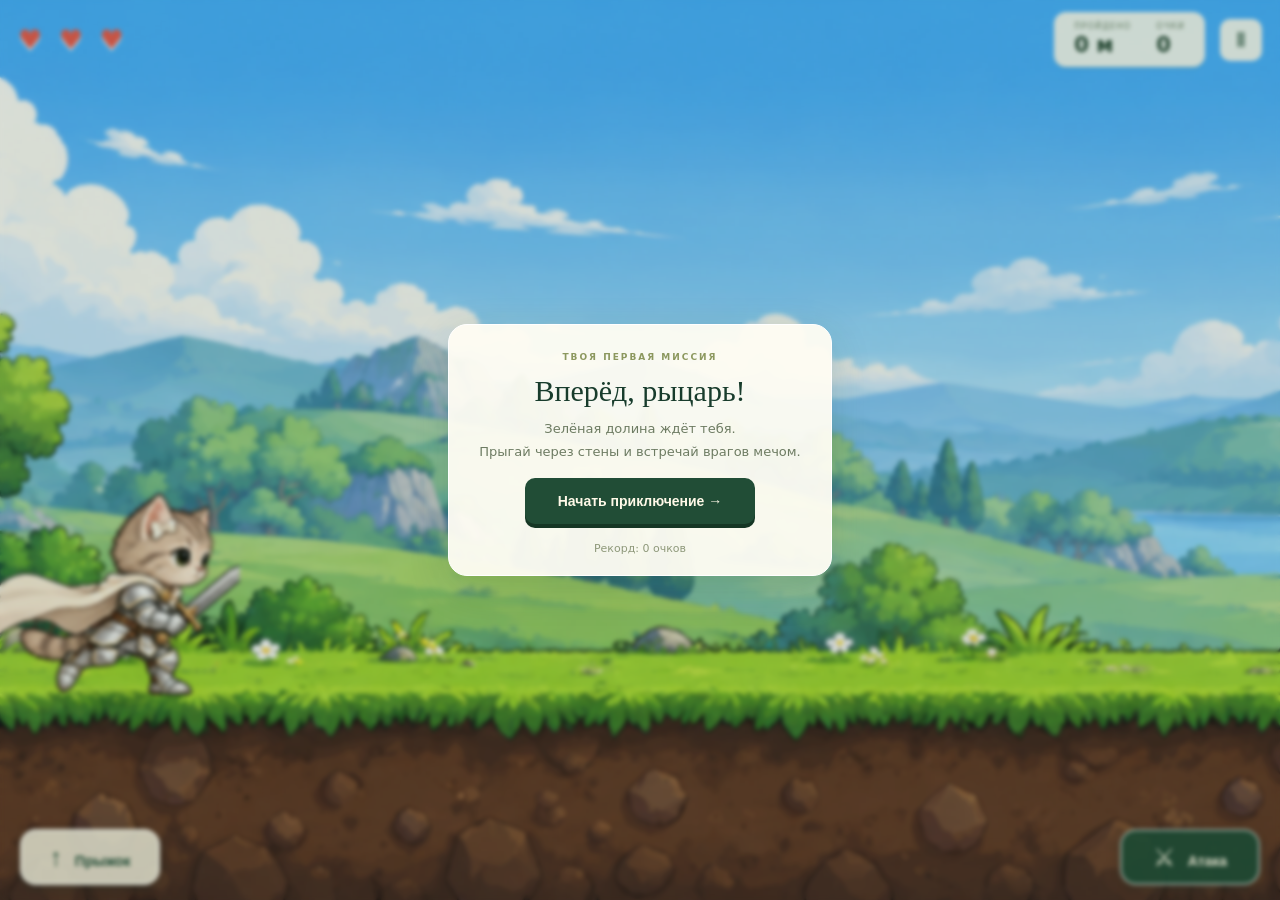
==== app/src/main/assets/game/index.html @ 6c247291 "Add offline Android runner and browser prototype with game assets" ====
<!doctype html>
<html lang="ru"><head><meta charset="UTF-8"><meta name="viewport" content="width=device-width,initial-scale=1,viewport-fit=cover"><meta name="theme-color" content="#183c2c"><title>Кошечка-рыцарь — Лесной забег</title><link rel="stylesheet" href="style.css"></head>
<body class="android-app"><main><header><a class="brand" href="./"><span class="crest">♜</span><span>КОШЕЧКА-РЫЦАРЬ<small>Маленькая героиня. Большое приключение.</small></span></a><span class="version">ИГРОВОЙ ПРОТОТИП <i></i></span></header>
<section class="heading"><div><p class="eyebrow">ПРИКЛЮЧЕНИЕ НАЧИНАЕТСЯ</p><h1>Лесной забег<span> ✦</span></h1></div><p>Перепрыгивай кирпичи. Побеждай врагов.<br>И пусть плащ развевается!</p></section>
<section class="game" aria-label="Игра Лесной забег"><canvas id="game" width="1100" height="580" tabindex="0" aria-label="Игровое поле. Пробел — прыжок, X — атака, P — пауза."></canvas><div class="hud"><div class="hearts" id="hearts" aria-label="Здоровье">♥ ♥ ♥</div><div class="stats"><span>ПРОЙДЕНО<strong id="distance">0 м</strong></span><span>ОЧКИ<strong id="score">0</strong></span></div><button id="pause" class="icon" aria-label="Пауза" title="Пауза (P)">Ⅱ</button></div>
<div class="overlay" id="overlay"><div class="panel"><span class="tag" id="tag">ТВОЯ ПЕРВАЯ МИССИЯ</span><h2 id="panel-title">Вперёд, рыцарь!</h2><p id="panel-text">Зелёная долина ждёт тебя.<br>Прыгай через стены и встречай врагов мечом.</p><button class="primary" id="start" disabled>Загружаем приключение…</button><small id="best">Рекорд: 0 очков</small></div></div><div class="toast" id="toast"></div></section>
<section class="controls"><div class="instructions"><span><kbd>Пробел</kbd> / <kbd>↑</kbd> Прыжок</span><span><kbd>X</kbd> / <kbd>K</kbd> Удар мечом</span><span><kbd>P</kbd> Пауза</span></div><div class="touch"><button id="jump">↑ <span>Прыжок</span></button><button id="attack">⚔ <span>Атака</span></button></div></section>
<footer><span><i></i> Бесконечный забег · 3 жизни · рекорд сохраняется</span><span>Создано из наших персонажей и рисунков</span></footer></main><script src="frames.js"></script><script src="game.js"></script></body></html>
---- app/src/main/assets/game/style.css ----
*{box-sizing:border-box}body{margin:0;background:#f5f3e9;color:#183c2c;font-family:system-ui,-apple-system,Arial,sans-serif}main{max-width:1220px;margin:auto;padding:28px 40px 22px}header{display:flex;align-items:center;justify-content:space-between;border-bottom:1px solid #d9ded0;padding-bottom:22px}.brand{text-decoration:none;color:inherit;display:flex;align-items:center;gap:12px;font-size:13px;letter-spacing:1.6px;font-weight:800}.crest{display:grid;place-items:center;width:43px;height:47px;background:#214d36;color:#f8d17a;border-radius:10px 10px 20px 20px;font-size:28px}.brand small{display:block;font-size:11px;letter-spacing:.1px;font-weight:400;margin-top:5px;color:#71816e}.version{font-size:10px;letter-spacing:1.6px;display:flex;align-items:center;gap:10px}.version i,footer i{display:inline-block;width:6px;height:6px;background:#69a76e;border-radius:50%}.heading{display:flex;align-items:center;justify-content:space-between;padding:28px 0 22px}.eyebrow{font-size:10px;letter-spacing:2.4px;font-weight:700;margin:0 0 8px;color:#698264}h1{font-family:Georgia,serif;font-size:42px;letter-spacing:-1.3px;margin:0;font-weight:500}h1 span{color:#b68b39;font-size:26px}.heading>p{font-size:13px;color:#71816e;line-height:1.65;margin:0}.game{position:relative;overflow:hidden;border-radius:19px;border:5px solid #fff;box-shadow:0 12px 35px #254c361c;background:#9bd4ef;aspect-ratio:1100/580}canvas{display:block;width:100%;height:100%;outline:none;touch-action:manipulation}.hud{position:absolute;top:20px;left:24px;right:24px;display:flex;align-items:center;gap:15px;pointer-events:none}.hearts{color:#e75a4b;font-size:27px;letter-spacing:4px;text-shadow:0 2px 0 #fff}.stats{display:flex;gap:25px;margin-left:auto;background:#fffdf0e8;padding:10px 20px;border-radius:12px;box-shadow:0 2px 0 #235b2520}.stats span{font-size:8px;letter-spacing:1.3px;color:#687f62}.stats strong{display:block;font-size:21px;color:#234631;letter-spacing:0;margin-top:2px}.icon{pointer-events:auto;border:0;border-radius:10px;background:#fffdf0e8;color:#214d36;cursor:pointer;font-size:20px;width:42px;height:42px}.overlay{position:absolute;inset:0;display:grid;place-items:center;background:#173d2b28;backdrop-filter:blur(2px)}.overlay.hidden{display:none}.panel{text-align:center;background:#fffdf4f2;padding:30px 36px;border:1px solid #ffffff;border-radius:19px;box-shadow:0 12px 40px #173d2b25;max-width:90%}.tag{font-size:9px;letter-spacing:2px;color:#8c985f;font-weight:700}.panel h2{font-family:Georgia,serif;font-size:35px;font-weight:500;margin:14px 0}.panel p{font-size:13px;line-height:1.7;color:#6d7b62;margin:0 0 23px}.primary{border:0;border-radius:10px;background:#214d36;color:#fff9e8;padding:15px 33px;font-size:14px;font-weight:700;cursor:pointer;box-shadow:0 4px 0 #153624}.primary:disabled{opacity:.6;cursor:wait}.primary:hover:not(:disabled){background:#306b49}.panel small{display:block;font-size:11px;color:#8e987a;margin-top:18px}.controls{display:flex;align-items:center;justify-content:space-between;padding:18px 4px;gap:14px}.instructions{display:flex;gap:20px;font-size:11px;color:#78846e;flex-wrap:wrap}.instructions span{display:flex;gap:5px;align-items:center}kbd{font-family:inherit;font-size:10px;background:#fffef7;border:1px solid #d9decd;border-bottom:2px solid #c7cfbb;padding:5px 8px;border-radius:5px;color:#335339}.touch{display:flex;gap:10px}.touch button{background:#e8edde;border:1px solid #cad5bc;color:#214d36;border-radius:10px;font-size:20px;padding:8px 18px;cursor:pointer;touch-action:manipulation;user-select:none}.touch button:last-child{background:#214d36;color:#fff8e0}.touch span{font-size:11px;font-weight:600;margin-left:6px}button:active{transform:translateY(2px)}button:focus-visible,a:focus-visible{outline:3px solid #daaf57;outline-offset:3px}footer{border-top:1px solid #d9ded0;padding-top:16px;display:flex;justify-content:space-between;gap:10px;font-size:10px;color:#8b947d}footer i{margin-right:6px}.toast{position:absolute;left:50%;top:100px;transform:translateX(-50%);color:#fff;font-size:18px;font-weight:800;text-shadow:0 2px 4px #174a30;opacity:0;pointer-events:none}.toast.show{animation:toast .9s ease-out}@keyframes toast{0%{opacity:0;translate:0 10px}20%{opacity:1}80%{opacity:1}100%{opacity:0;translate:0 -20px}}@media(max-width:700px){main{padding:18px 12px}.brand{font-size:10px;letter-spacing:1px}.brand small{font-size:9px}.version{font-size:8px;letter-spacing:.6px}.heading{padding:22px 4px 16px}h1{font-size:32px}.heading>p{display:none}.game{border-width:3px;border-radius:13px;aspect-ratio:1.55}.hud{top:12px;left:12px;right:12px;gap:8px}.hearts{font-size:19px;letter-spacing:1px}.stats{padding:6px 10px;gap:14px}.stats strong{font-size:17px}.icon{width:34px;height:34px}.panel{padding:20px 22px}.panel h2{font-size:28px;margin:10px 0}.panel p{font-size:11px;margin-bottom:14px}.primary{padding:12px 25px;font-size:12px}.panel small{margin-top:12px}.controls{flex-direction:column}.instructions{gap:10px;justify-content:center;font-size:9px}.touch{width:100%;gap:12px}.touch button{flex:1;padding:14px}.touch span{font-size:14px}footer{font-size:9px;line-height:1.6;flex-direction:column}.crest{width:34px;height:38px}header{padding-bottom:15px}}@media(prefers-reduced-motion:reduce){.toast.show{animation:none;opacity:1}}

/* Fullscreen Android layout, independent of the website layout. */
.android-app{background:#183c2c;overflow:hidden;touch-action:none;user-select:none;-webkit-user-select:none}
.android-app main{width:100vw;height:100vh;height:100dvh;max-width:none;margin:0;padding:0}
.android-app header,.android-app .heading,.android-app footer,.android-app .instructions{display:none}
.android-app .game{width:100%;height:100%;border:0;border-radius:0;box-shadow:none;aspect-ratio:auto}
.android-app canvas{width:100%;height:100%;object-fit:cover}
.android-app .hud{top:max(12px,env(safe-area-inset-top));left:max(18px,env(safe-area-inset-left));right:max(18px,env(safe-area-inset-right))}
.android-app .controls{position:absolute;bottom:max(15px,env(safe-area-inset-bottom));left:max(20px,env(safe-area-inset-left));right:max(20px,env(safe-area-inset-right));padding:0;pointer-events:none}
.android-app .touch{width:100%;display:flex;justify-content:space-between;gap:20px}
.android-app .touch button{flex:0 0 auto;min-width:140px;min-height:56px;background:#fff9e5dd;border:2px solid #ffffff90;box-shadow:0 3px 10px #14352940;pointer-events:auto;touch-action:none;border-radius:16px;font-size:25px}
.android-app .touch button:last-child{background:#214d36ee;color:#fff9e5}
.android-app .touch span{font-size:14px}
.android-app .overlay{z-index:3}
.android-app .panel{max-height:90vh;padding:20px 30px}
.android-app .panel h2{font-size:30px;margin:10px 0}
.android-app .panel p{margin-bottom:15px}
.android-app .toast{top:75px}
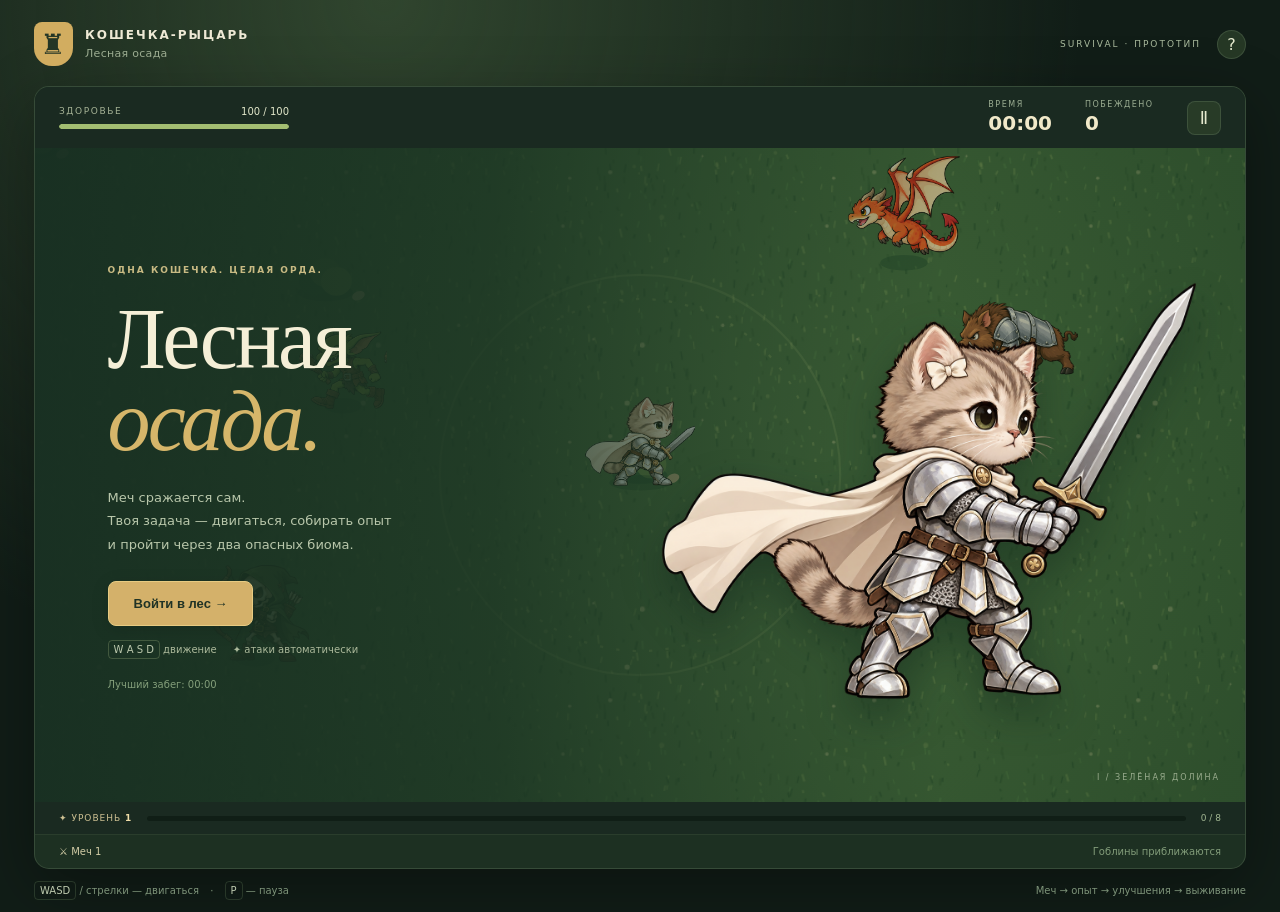
==== commit 8c5c211b: "Add offline Android survivor game and launcher icon" ====
--- a/app/src/main/assets/game/index.html
+++ b/app/src/main/assets/game/index.html
@@ -1,8 +1,9 @@
-<!doctype html>
-<html lang="ru"><head><meta charset="UTF-8"><meta name="viewport" content="width=device-width,initial-scale=1,viewport-fit=cover"><meta name="theme-color" content="#183c2c"><title>Кошечка-рыцарь — Лесной забег</title><link rel="stylesheet" href="style.css"></head>
-<body class="android-app"><main><header><a class="brand" href="./"><span class="crest">♜</span><span>КОШЕЧКА-РЫЦАРЬ<small>Маленькая героиня. Большое приключение.</small></span></a><span class="version">ИГРОВОЙ ПРОТОТИП <i></i></span></header>
-<section class="heading"><div><p class="eyebrow">ПРИКЛЮЧЕНИЕ НАЧИНАЕТСЯ</p><h1>Лесной забег<span> ✦</span></h1></div><p>Перепрыгивай кирпичи. Побеждай врагов.<br>И пусть плащ развевается!</p></section>
-<section class="game" aria-label="Игра Лесной забег"><canvas id="game" width="1100" height="580" tabindex="0" aria-label="Игровое поле. Пробел — прыжок, X — атака, P — пауза."></canvas><div class="hud"><div class="hearts" id="hearts" aria-label="Здоровье">♥ ♥ ♥</div><div class="stats"><span>ПРОЙДЕНО<strong id="distance">0 м</strong></span><span>ОЧКИ<strong id="score">0</strong></span></div><button id="pause" class="icon" aria-label="Пауза" title="Пауза (P)">Ⅱ</button></div>
-<div class="overlay" id="overlay"><div class="panel"><span class="tag" id="tag">ТВОЯ ПЕРВАЯ МИССИЯ</span><h2 id="panel-title">Вперёд, рыцарь!</h2><p id="panel-text">Зелёная долина ждёт тебя.<br>Прыгай через стены и встречай врагов мечом.</p><button class="primary" id="start" disabled>Загружаем приключение…</button><small id="best">Рекорд: 0 очков</small></div></div><div class="toast" id="toast"></div></section>
-<section class="controls"><div class="instructions"><span><kbd>Пробел</kbd> / <kbd>↑</kbd> Прыжок</span><span><kbd>X</kbd> / <kbd>K</kbd> Удар мечом</span><span><kbd>P</kbd> Пауза</span></div><div class="touch"><button id="jump">↑ <span>Прыжок</span></button><button id="attack">⚔ <span>Атака</span></button></div></section>
-<footer><span><i></i> Бесконечный забег · 3 жизни · рекорд сохраняется</span><span>Создано из наших персонажей и рисунков</span></footer></main><script src="frames.js"></script><script src="game.js"></script></body></html>
+<!doctype html><html lang="ru"><head><meta charset="utf-8"><meta name="viewport" content="width=device-width,initial-scale=1,viewport-fit=cover"><meta name="theme-color" content="#18291f"><title>Кошечка-рыцарь — Лесная осада</title><link rel="stylesheet" href="style.css"></head>
+<body><main><header><a class="brand" href="./"><span class="crest">♜</span><span>КОШЕЧКА-РЫЦАРЬ<small>Лесная осада</small></span></a><div class="header-right"><span class="prototype">SURVIVAL · ПРОТОТИП</span><button id="help" class="quiet" aria-label="Как играть">?</button></div></header>
+<section class="game-shell"><div class="hud"><div class="health-block"><span>ЗДОРОВЬЕ <b id="hp-label">100 / 100</b></span><div class="health-track"><i id="hp"></i></div></div><div class="counter"><span>ВРЕМЯ</span><b id="time">00:00</b></div><div class="counter kills"><span>ПОБЕЖДЕНО</span><b id="kills">0</b></div><button id="pause" class="quiet" aria-label="Пауза">Ⅱ</button></div>
+<div class="arena" id="arena"><canvas id="game" tabindex="0" aria-label="Арена. WASD или стрелки — движение. Атаки автоматические."></canvas><div class="boss-bar" id="boss-bar" hidden><span id="boss-title">КОРОЛЬ ГОБЛИНОВ</span><div><i id="boss-hp"></i></div></div><div class="notice" id="notice" aria-live="polite"></div><div class="joystick" id="joystick" aria-label="Джойстик движения"><i id="stick"></i><span>ДВИЖЕНИЕ</span></div>
+<div class="overlay" id="intro"><div class="intro-copy"><span class="eyebrow">ОДНА КОШЕЧКА. ЦЕЛАЯ ОРДА.</span><h1>Лесная<br><em>осада.</em></h1><p>Меч сражается сам.<br>Твоя задача — двигаться, собирать опыт<br>и пройти через два опасных биома.</p><button id="start" class="gold" disabled>Загрузка рисунков…</button><div class="mini-guide"><span><kbd>W A S D</kbd> движение</span><span>✦ атаки автоматически</span></div><small id="best">Лучший забег: 00:00</small></div><img class="portrait" src="assets/portrait.png" alt="Кошечка в серебряных доспехах с мечом"><span id="chapter-label" class="chapter">I / ЗЕЛЁНАЯ ДОЛИНА</span></div>
+<div class="overlay modal" id="dialog" hidden><div class="dialog-card"><span class="eyebrow" id="dialog-tag">ПРИВАЛ</span><h2 id="dialog-title">Пауза</h2><p id="dialog-text"></p><button id="resume" class="gold">Продолжить</button><button id="restart" class="quiet">Новый забег</button></div></div>
+<div class="overlay modal" id="upgrade" hidden><div class="upgrade-card"><span class="eyebrow">ТЫ СТАНОВИШЬСЯ СИЛЬНЕЕ</span><h2>Уровень <span id="new-level">2</span></h2><p>Выбери одно улучшение. Игра ждёт.</p><div id="choices" class="choices"></div></div></div></div>
+<div class="xp-panel"><span>✦ УРОВЕНЬ <b id="level">1</b></span><div class="xp-track"><i id="xp"></i></div><span id="xp-label">0 / 8</span></div><div class="loadout"><span id="weapons">⚔ Меч I</span><span id="wave">Гоблины приближаются</span></div></section>
+<footer><span><kbd>WASD</kbd> / стрелки — двигаться <span class="dot">·</span> <kbd>P</kbd> — пауза</span><span>Меч → опыт → улучшения → выживание</span></footer></main><script src="frames.js"></script><script src="core.js"></script><script src="app.js"></script></body></html>
--- a/app/src/main/assets/game/style.css
+++ b/app/src/main/assets/game/style.css
@@ -1,19 +1 @@
-*{box-sizing:border-box}body{margin:0;background:#f5f3e9;color:#183c2c;font-family:system-ui,-apple-system,Arial,sans-serif}main{max-width:1220px;margin:auto;padding:28px 40px 22px}header{display:flex;align-items:center;justify-content:space-between;border-bottom:1px solid #d9ded0;padding-bottom:22px}.brand{text-decoration:none;color:inherit;display:flex;align-items:center;gap:12px;font-size:13px;letter-spacing:1.6px;font-weight:800}.crest{display:grid;place-items:center;width:43px;height:47px;background:#214d36;color:#f8d17a;border-radius:10px 10px 20px 20px;font-size:28px}.brand small{display:block;font-size:11px;letter-spacing:.1px;font-weight:400;margin-top:5px;color:#71816e}.version{font-size:10px;letter-spacing:1.6px;display:flex;align-items:center;gap:10px}.version i,footer i{display:inline-block;width:6px;height:6px;background:#69a76e;border-radius:50%}.heading{display:flex;align-items:center;justify-content:space-between;padding:28px 0 22px}.eyebrow{font-size:10px;letter-spacing:2.4px;font-weight:700;margin:0 0 8px;color:#698264}h1{font-family:Georgia,serif;font-size:42px;letter-spacing:-1.3px;margin:0;font-weight:500}h1 span{color:#b68b39;font-size:26px}.heading>p{font-size:13px;color:#71816e;line-height:1.65;margin:0}.game{position:relative;overflow:hidden;border-radius:19px;border:5px solid #fff;box-shadow:0 12px 35px #254c361c;background:#9bd4ef;aspect-ratio:1100/580}canvas{display:block;width:100%;height:100%;outline:none;touch-action:manipulation}.hud{position:absolute;top:20px;left:24px;right:24px;display:flex;align-items:center;gap:15px;pointer-events:none}.hearts{color:#e75a4b;font-size:27px;letter-spacing:4px;text-shadow:0 2px 0 #fff}.stats{display:flex;gap:25px;margin-left:auto;background:#fffdf0e8;padding:10px 20px;border-radius:12px;box-shadow:0 2px 0 #235b2520}.stats span{font-size:8px;letter-spacing:1.3px;color:#687f62}.stats strong{display:block;font-size:21px;color:#234631;letter-spacing:0;margin-top:2px}.icon{pointer-events:auto;border:0;border-radius:10px;background:#fffdf0e8;color:#214d36;cursor:pointer;font-size:20px;width:42px;height:42px}.overlay{position:absolute;inset:0;display:grid;place-items:center;background:#173d2b28;backdrop-filter:blur(2px)}.overlay.hidden{display:none}.panel{text-align:center;background:#fffdf4f2;padding:30px 36px;border:1px solid #ffffff;border-radius:19px;box-shadow:0 12px 40px #173d2b25;max-width:90%}.tag{font-size:9px;letter-spacing:2px;color:#8c985f;font-weight:700}.panel h2{font-family:Georgia,serif;font-size:35px;font-weight:500;margin:14px 0}.panel p{font-size:13px;line-height:1.7;color:#6d7b62;margin:0 0 23px}.primary{border:0;border-radius:10px;background:#214d36;color:#fff9e8;padding:15px 33px;font-size:14px;font-weight:700;cursor:pointer;box-shadow:0 4px 0 #153624}.primary:disabled{opacity:.6;cursor:wait}.primary:hover:not(:disabled){background:#306b49}.panel small{display:block;font-size:11px;color:#8e987a;margin-top:18px}.controls{display:flex;align-items:center;justify-content:space-between;padding:18px 4px;gap:14px}.instructions{display:flex;gap:20px;font-size:11px;color:#78846e;flex-wrap:wrap}.instructions span{display:flex;gap:5px;align-items:center}kbd{font-family:inherit;font-size:10px;background:#fffef7;border:1px solid #d9decd;border-bottom:2px solid #c7cfbb;padding:5px 8px;border-radius:5px;color:#335339}.touch{display:flex;gap:10px}.touch button{background:#e8edde;border:1px solid #cad5bc;color:#214d36;border-radius:10px;font-size:20px;padding:8px 18px;cursor:pointer;touch-action:manipulation;user-select:none}.touch button:last-child{background:#214d36;color:#fff8e0}.touch span{font-size:11px;font-weight:600;margin-left:6px}button:active{transform:translateY(2px)}button:focus-visible,a:focus-visible{outline:3px solid #daaf57;outline-offset:3px}footer{border-top:1px solid #d9ded0;padding-top:16px;display:flex;justify-content:space-between;gap:10px;font-size:10px;color:#8b947d}footer i{margin-right:6px}.toast{position:absolute;left:50%;top:100px;transform:translateX(-50%);color:#fff;font-size:18px;font-weight:800;text-shadow:0 2px 4px #174a30;opacity:0;pointer-events:none}.toast.show{animation:toast .9s ease-out}@keyframes toast{0%{opacity:0;translate:0 10px}20%{opacity:1}80%{opacity:1}100%{opacity:0;translate:0 -20px}}@media(max-width:700px){main{padding:18px 12px}.brand{font-size:10px;letter-spacing:1px}.brand small{font-size:9px}.version{font-size:8px;letter-spacing:.6px}.heading{padding:22px 4px 16px}h1{font-size:32px}.heading>p{display:none}.game{border-width:3px;border-radius:13px;aspect-ratio:1.55}.hud{top:12px;left:12px;right:12px;gap:8px}.hearts{font-size:19px;letter-spacing:1px}.stats{padding:6px 10px;gap:14px}.stats strong{font-size:17px}.icon{width:34px;height:34px}.panel{padding:20px 22px}.panel h2{font-size:28px;margin:10px 0}.panel p{font-size:11px;margin-bottom:14px}.primary{padding:12px 25px;font-size:12px}.panel small{margin-top:12px}.controls{flex-direction:column}.instructions{gap:10px;justify-content:center;font-size:9px}.touch{width:100%;gap:12px}.touch button{flex:1;padding:14px}.touch span{font-size:14px}footer{font-size:9px;line-height:1.6;flex-direction:column}.crest{width:34px;height:38px}header{padding-bottom:15px}}@media(prefers-reduced-motion:reduce){.toast.show{animation:none;opacity:1}}
-
-/* Fullscreen Android layout, independent of the website layout. */
-.android-app{background:#183c2c;overflow:hidden;touch-action:none;user-select:none;-webkit-user-select:none}
-.android-app main{width:100vw;height:100vh;height:100dvh;max-width:none;margin:0;padding:0}
-.android-app header,.android-app .heading,.android-app footer,.android-app .instructions{display:none}
-.android-app .game{width:100%;height:100%;border:0;border-radius:0;box-shadow:none;aspect-ratio:auto}
-.android-app canvas{width:100%;height:100%;object-fit:cover}
-.android-app .hud{top:max(12px,env(safe-area-inset-top));left:max(18px,env(safe-area-inset-left));right:max(18px,env(safe-area-inset-right))}
-.android-app .controls{position:absolute;bottom:max(15px,env(safe-area-inset-bottom));left:max(20px,env(safe-area-inset-left));right:max(20px,env(safe-area-inset-right));padding:0;pointer-events:none}
-.android-app .touch{width:100%;display:flex;justify-content:space-between;gap:20px}
-.android-app .touch button{flex:0 0 auto;min-width:140px;min-height:56px;background:#fff9e5dd;border:2px solid #ffffff90;box-shadow:0 3px 10px #14352940;pointer-events:auto;touch-action:none;border-radius:16px;font-size:25px}
-.android-app .touch button:last-child{background:#214d36ee;color:#fff9e5}
-.android-app .touch span{font-size:14px}
-.android-app .overlay{z-index:3}
-.android-app .panel{max-height:90vh;padding:20px 30px}
-.android-app .panel h2{font-size:30px;margin:10px 0}
-.android-app .panel p{margin-bottom:15px}
-.android-app .toast{top:75px}
+*{box-sizing:border-box}html,body{margin:0;min-height:100%;background:#111d17;color:#eee9d5;font-family:system-ui,-apple-system,Arial,sans-serif}body{background:radial-gradient(ellipse at 30% 0,#30452e 0,transparent 55%),#111d17}main{max-width:1370px;margin:auto;padding:22px 34px 16px}header{display:flex;justify-content:space-between;align-items:center;margin-bottom:20px}.brand{display:flex;gap:12px;text-decoration:none;color:#eee9d5;font-size:12px;font-weight:800;letter-spacing:2px;align-items:center}.brand small{display:block;font-size:11px;letter-spacing:.3px;color:#9cac91;font-weight:400;margin-top:5px}.crest{display:grid;place-items:center;background:#d2ad60;color:#233525;width:39px;height:44px;border-radius:8px 8px 18px 18px;font-size:28px}.header-right{display:flex;gap:16px;align-items:center}.prototype{font-size:9px;letter-spacing:2px;color:#a8b99c}.quiet{border:1px solid #69826555;background:#2d422bbb;color:#e5e9ce;border-radius:8px;cursor:pointer;font:inherit;padding:9px 13px}.quiet:hover{background:#40573b}header .quiet{border-radius:50%;width:29px;height:29px;padding:0}.game-shell{border:1px solid #69826555;border-radius:15px;overflow:hidden;background:#1d3022;box-shadow:0 18px 65px #0005}.hud{display:flex;gap:33px;align-items:center;padding:13px 24px;background:#1a2a21}.health-block{width:230px;margin-right:auto}.health-block span{display:flex;justify-content:space-between;font-size:9px;letter-spacing:1.6px;color:#a6b396}.health-block b{font-size:10px;letter-spacing:0;color:#e1e6c9;font-weight:500}.health-track,.xp-track{height:5px;background:#0f1e16;border-radius:9px;overflow:hidden;margin-top:7px}.health-track i,.xp-track i{display:block;height:100%;width:100%;background:#a3bd71;border-radius:9px;transition:width .15s}.counter span{display:block;font-size:8px;letter-spacing:1.5px;color:#9bad92}.counter b{display:block;font-size:20px;font-weight:600;color:#f1e9c9;font-variant-numeric:tabular-nums;margin-top:2px}.hud .quiet{font-size:17px;padding:6px 12px}.arena{position:relative;aspect-ratio:1.85;min-height:340px;overflow:hidden;background:#34563a}canvas{width:100%;height:100%;display:block;outline:none;touch-action:none}.overlay{position:absolute;inset:0;z-index:5}.overlay[hidden],[hidden]{display:none!important}#intro{background:linear-gradient(90deg,#182f22f7 0%,#1b3423d9 38%,#1b342330 75%);display:flex;align-items:center}.intro-copy{position:relative;z-index:2;padding:25px 6%;max-width:60%}.eyebrow{font-size:9px;letter-spacing:2px;font-weight:700;color:#c8ba83}h1{font-family:Georgia,serif;font-size:clamp(45px,6.7vw,88px);line-height:.96;font-weight:400;letter-spacing:-2.8px;margin:22px 0;color:#f5efd7}h1 em{font-weight:400;color:#d6b66a}.intro-copy p{font-size:13px;color:#b9c7ab;line-height:1.8;margin-bottom:25px}.gold{border:1px solid #e7cb82;background:#d4b16a;color:#203325;border-radius:8px;font-weight:750;font-size:13px;padding:14px 25px;cursor:pointer;box-shadow:0 4px 18px #0002}.gold:hover{background:#e3c782}.gold:disabled{opacity:.6;cursor:wait}.mini-guide{display:flex;gap:16px;color:#acb99b;font-size:10px;margin:18px 0}.mini-guide kbd{border-color:#b1c18b44}.intro-copy small{color:#839e7a;font-size:10px}.portrait{position:absolute;width:47%;height:88%;object-fit:contain;right:3%;bottom:5%;filter:drop-shadow(0 18px 20px #0c21196a);pointer-events:none}.chapter{position:absolute;right:25px;bottom:20px;font-size:8px;letter-spacing:2px;color:#d9e3c7a0}.xp-panel{display:flex;gap:15px;padding:11px 24px;align-items:center;background:#1a2a21;font-size:9px;color:#a3b893}.xp-panel>span:first-child{white-space:nowrap;color:#cec193;letter-spacing:1px}.xp-panel b{color:#f0dda8}.xp-track{flex:1;margin:0;background:#101e16;height:5px}.xp-track i{background:#80c2c3;width:0}.loadout{padding:11px 24px;border-top:1px solid #b8d19b15;display:flex;justify-content:space-between;gap:10px;font-size:10px;color:#d3cda7}.loadout>span:last-child{color:#819b79}footer{display:flex;justify-content:space-between;font-size:10px;color:#7d9379;padding-top:16px;gap:14px}kbd{font:inherit;border:1px solid #6a846049;padding:3px 5px;border-radius:4px;color:#bdc9ae}.dot{margin:0 8px}.modal{display:grid;place-items:center;background:#10281caa;backdrop-filter:blur(5px)}.dialog-card,.upgrade-card{border:1px solid #9aa76b66;background:#203627f5;box-shadow:0 14px 60px #0005;border-radius:15px;text-align:center;padding:28px 35px;max-width:90%;max-height:95%;overflow:auto}h2{font:400 34px Georgia,serif;color:#f0e6c8;margin:12px 0}.dialog-card p,.upgrade-card p{font-size:12px;color:#a7b89a;line-height:1.7;max-width:450px}.dialog-card .gold{margin-right:8px}.choices{display:grid;grid-template-columns:repeat(3,1fr);gap:12px;margin-top:25px}.choice{background:#294633;border:1px solid #77965e66;border-radius:10px;padding:20px 16px;width:180px;min-height:175px;text-align:left;color:#ebebce;cursor:pointer;transition:transform .15s,border .15s}.choice:hover{border-color:#dfc07c;transform:translateY(-4px);background:#33583c}.choice .glyph{font-size:29px;display:block;margin-bottom:15px;color:#d8bc76}.choice strong{display:block;font-size:13px}.choice small{display:block;color:#c2cead;line-height:1.6;font-size:11px;margin-top:9px}.joystick{display:none;position:absolute;width:106px;height:106px;border:2px solid #ecf4cf66;background:#172d2288;border-radius:50%;left:22px;bottom:28px;z-index:3;touch-action:none}.joystick i{display:block;position:absolute;width:43px;height:43px;left:30px;top:30px;background:#e6d098cc;border:1px solid #fff6;border-radius:50%;pointer-events:none}.joystick span{position:absolute;bottom:-17px;font-size:8px;letter-spacing:1px;color:#dbe6b9;width:100%;text-align:center}.notice{position:absolute;top:23px;left:0;right:0;text-align:center;font-size:12px;font-weight:700;color:#fff0b8;text-shadow:0 2px 5px #102b1b;pointer-events:none;opacity:0;transition:opacity .3s;z-index:2}.notice.show{opacity:1}.boss-bar{position:absolute;top:12px;width:45%;left:27.5%;z-index:2;text-align:center}.boss-bar>span{font-size:9px;letter-spacing:2px;color:#ffe1b3}.boss-bar>div{height:7px;border:1px solid #f0c87866;background:#30201d;margin-top:7px;border-radius:6px;overflow:hidden}.boss-bar i{display:block;width:100%;height:100%;background:#ce7551}button:focus-visible,a:focus-visible{outline:3px solid #f0d588;outline-offset:3px}@media(pointer:coarse){.joystick{display:block}footer>span:first-child{display:none}.mini-guide>span:first-child{display:none}}@media(max-width:700px){main{padding:12px 10px}header{margin-bottom:12px}.brand{font-size:9px;letter-spacing:1px}.brand small{font-size:10px}.prototype{font-size:7px;letter-spacing:1px}.header-right{gap:8px}.hud{padding:10px 13px;gap:14px}.health-block{width:130px}.counter b{font-size:17px}.counter span{font-size:7px}.kills{display:none}.arena{aspect-ratio:.9;min-height:380px}.intro-copy{max-width:100%;align-self:flex-start;padding:40px 7%}h1{font-size:64px}.intro-copy p{font-size:12px;max-width:210px}#intro{background:linear-gradient(115deg,#182f22fa 35%,#1b342370 100%)}.portrait{width:65%;height:50%;right:-13%;bottom:3%;opacity:.6}.mini-guide{font-size:9px;gap:10px}.chapter{display:none}.xp-panel,.loadout{padding:10px 12px;font-size:8px}.loadout{min-height:38px}.choices{grid-template-columns:1fr;gap:8px;margin-top:15px}.choice{width:100%;min-height:auto;padding:12px 16px}.choice .glyph{float:left;margin:5px 15px 5px 0;font-size:24px}.choice small{margin-top:4px}.upgrade-card{padding:20px;width:90%}.dialog-card{padding:22px}.dialog-card .gold{margin-bottom:10px}h2{font-size:29px}footer{font-size:9px;justify-content:center}.joystick{display:block}.boss-bar{width:65%;left:17.5%}}@media(max-height:600px) and (orientation:landscape){main{padding:8px 16px}header{display:none}.arena{height:calc(100dvh - 140px);aspect-ratio:auto;min-height:220px}.intro-copy{padding:18px 5%}h1{font-size:45px;margin:12px 0}.intro-copy p{font-size:11px;line-height:1.5;margin-bottom:12px}.mini-guide{margin:12px 0}.portrait{height:94%}.joystick{width:84px;height:84px;left:20px;bottom:24px}.joystick i{left:20px;top:20px}.choices{margin-top:12px}.choice{min-height:125px;padding:12px}.choice .glyph{margin-bottom:8px}.upgrade-card{padding:12px 20px}h2{font-size:25px;margin:8px}footer{display:none}}
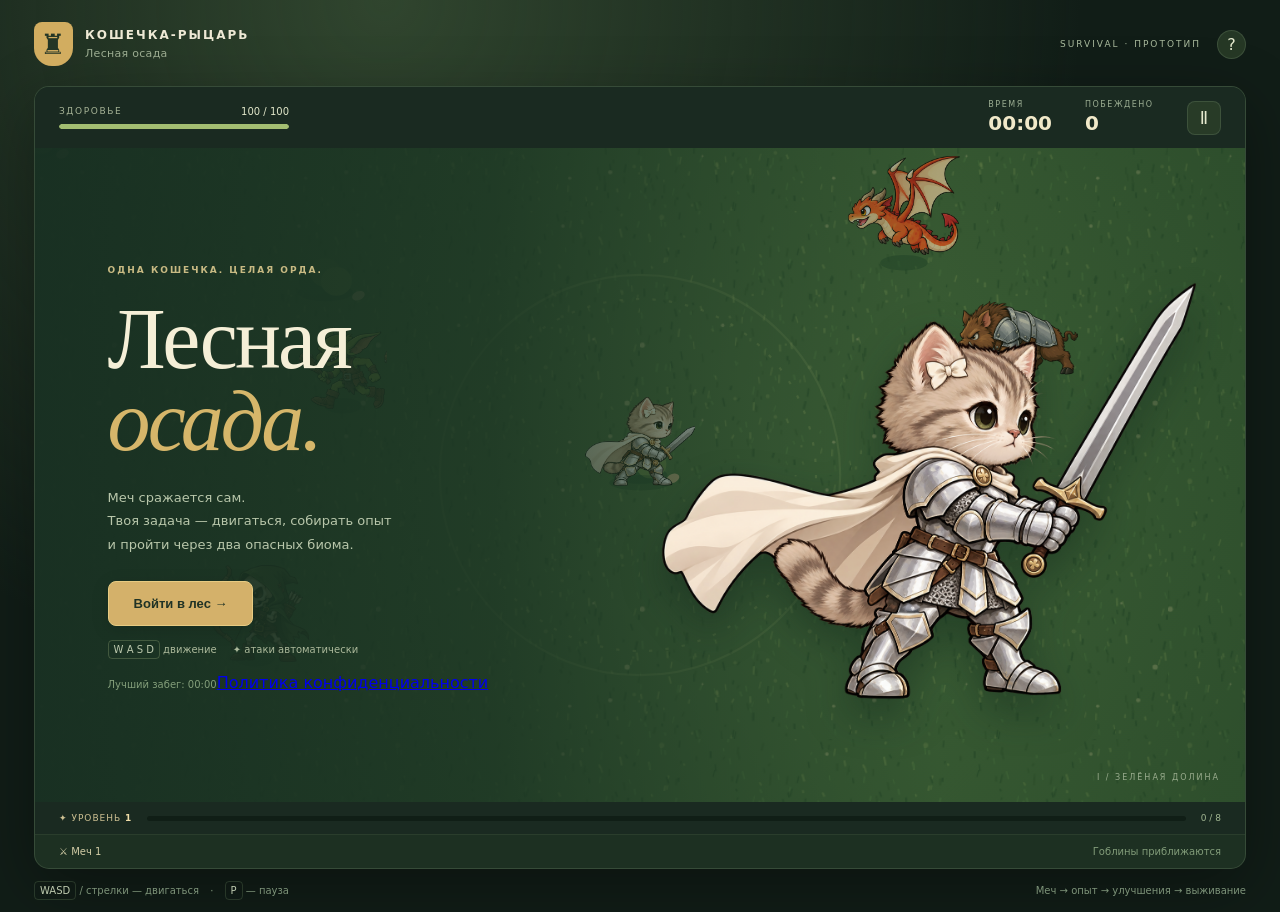
==== commit 83497cc2: "Prepare 0.3.0 Google Play test release" ====
--- a/app/src/main/assets/game/index.html
+++ b/app/src/main/assets/game/index.html
@@ -2,7 +2,7 @@
 <body><main><header><a class="brand" href="./"><span class="crest">♜</span><span>КОШЕЧКА-РЫЦАРЬ<small>Лесная осада</small></span></a><div class="header-right"><span class="prototype">SURVIVAL · ПРОТОТИП</span><button id="help" class="quiet" aria-label="Как играть">?</button></div></header>
 <section class="game-shell"><div class="hud"><div class="health-block"><span>ЗДОРОВЬЕ <b id="hp-label">100 / 100</b></span><div class="health-track"><i id="hp"></i></div></div><div class="counter"><span>ВРЕМЯ</span><b id="time">00:00</b></div><div class="counter kills"><span>ПОБЕЖДЕНО</span><b id="kills">0</b></div><button id="pause" class="quiet" aria-label="Пауза">Ⅱ</button></div>
 <div class="arena" id="arena"><canvas id="game" tabindex="0" aria-label="Арена. WASD или стрелки — движение. Атаки автоматические."></canvas><div class="boss-bar" id="boss-bar" hidden><span id="boss-title">КОРОЛЬ ГОБЛИНОВ</span><div><i id="boss-hp"></i></div></div><div class="notice" id="notice" aria-live="polite"></div><div class="joystick" id="joystick" aria-label="Джойстик движения"><i id="stick"></i><span>ДВИЖЕНИЕ</span></div>
-<div class="overlay" id="intro"><div class="intro-copy"><span class="eyebrow">ОДНА КОШЕЧКА. ЦЕЛАЯ ОРДА.</span><h1>Лесная<br><em>осада.</em></h1><p>Меч сражается сам.<br>Твоя задача — двигаться, собирать опыт<br>и пройти через два опасных биома.</p><button id="start" class="gold" disabled>Загрузка рисунков…</button><div class="mini-guide"><span><kbd>W A S D</kbd> движение</span><span>✦ атаки автоматически</span></div><small id="best">Лучший забег: 00:00</small></div><img class="portrait" src="assets/portrait.png" alt="Кошечка в серебряных доспехах с мечом"><span id="chapter-label" class="chapter">I / ЗЕЛЁНАЯ ДОЛИНА</span></div>
+<div class="overlay" id="intro"><div class="intro-copy"><span class="eyebrow">ОДНА КОШЕЧКА. ЦЕЛАЯ ОРДА.</span><h1>Лесная<br><em>осада.</em></h1><p>Меч сражается сам.<br>Твоя задача — двигаться, собирать опыт<br>и пройти через два опасных биома.</p><button id="start" class="gold" disabled>Загрузка рисунков…</button><div class="mini-guide"><span><kbd>W A S D</kbd> движение</span><span>✦ атаки автоматически</span></div><small id="best">Лучший забег: 00:00</small><a class="privacy-link" href="privacy-policy.html">Политика конфиденциальности</a></div><img class="portrait" src="assets/portrait.png" alt="Кошечка в серебряных доспехах с мечом"><span id="chapter-label" class="chapter">I / ЗЕЛЁНАЯ ДОЛИНА</span></div>
 <div class="overlay modal" id="dialog" hidden><div class="dialog-card"><span class="eyebrow" id="dialog-tag">ПРИВАЛ</span><h2 id="dialog-title">Пауза</h2><p id="dialog-text"></p><button id="resume" class="gold">Продолжить</button><button id="restart" class="quiet">Новый забег</button></div></div>
 <div class="overlay modal" id="upgrade" hidden><div class="upgrade-card"><span class="eyebrow">ТЫ СТАНОВИШЬСЯ СИЛЬНЕЕ</span><h2>Уровень <span id="new-level">2</span></h2><p>Выбери одно улучшение. Игра ждёт.</p><div id="choices" class="choices"></div></div></div></div>
 <div class="xp-panel"><span>✦ УРОВЕНЬ <b id="level">1</b></span><div class="xp-track"><i id="xp"></i></div><span id="xp-label">0 / 8</span></div><div class="loadout"><span id="weapons">⚔ Меч I</span><span id="wave">Гоблины приближаются</span></div></section>
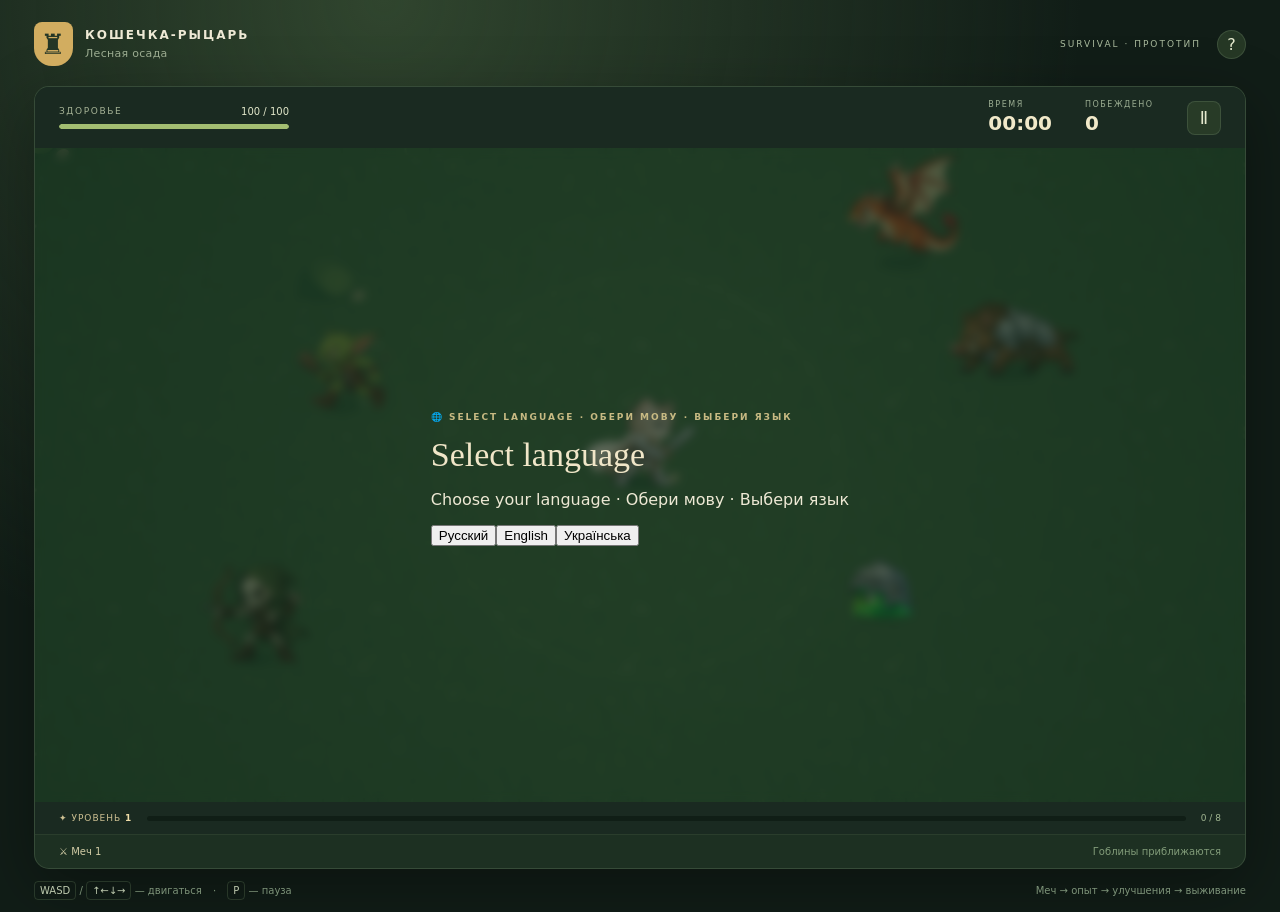
==== commit bb64c70c: "Add selectable English and Ukrainian game languages" ====
--- a/app/src/main/assets/game/index.html
+++ b/app/src/main/assets/game/index.html
@@ -1,9 +1,9 @@
 <!doctype html><html lang="ru"><head><meta charset="utf-8"><meta name="viewport" content="width=device-width,initial-scale=1,viewport-fit=cover"><meta name="theme-color" content="#18291f"><title>Кошечка-рыцарь — Лесная осада</title><link rel="stylesheet" href="style.css"></head>
-<body><main><header><a class="brand" href="./"><span class="crest">♜</span><span>КОШЕЧКА-РЫЦАРЬ<small>Лесная осада</small></span></a><div class="header-right"><span class="prototype">SURVIVAL · ПРОТОТИП</span><button id="help" class="quiet" aria-label="Как играть">?</button></div></header>
-<section class="game-shell"><div class="hud"><div class="health-block"><span>ЗДОРОВЬЕ <b id="hp-label">100 / 100</b></span><div class="health-track"><i id="hp"></i></div></div><div class="counter"><span>ВРЕМЯ</span><b id="time">00:00</b></div><div class="counter kills"><span>ПОБЕЖДЕНО</span><b id="kills">0</b></div><button id="pause" class="quiet" aria-label="Пауза">Ⅱ</button></div>
-<div class="arena" id="arena"><canvas id="game" tabindex="0" aria-label="Арена. WASD или стрелки — движение. Атаки автоматические."></canvas><div class="boss-bar" id="boss-bar" hidden><span id="boss-title">КОРОЛЬ ГОБЛИНОВ</span><div><i id="boss-hp"></i></div></div><div class="notice" id="notice" aria-live="polite"></div><div class="joystick" id="joystick" aria-label="Джойстик движения"><i id="stick"></i><span>ДВИЖЕНИЕ</span></div>
-<div class="overlay" id="intro"><div class="intro-copy"><span class="eyebrow">ОДНА КОШЕЧКА. ЦЕЛАЯ ОРДА.</span><h1>Лесная<br><em>осада.</em></h1><p>Меч сражается сам.<br>Твоя задача — двигаться, собирать опыт<br>и пройти через два опасных биома.</p><button id="start" class="gold" disabled>Загрузка рисунков…</button><div class="mini-guide"><span><kbd>W A S D</kbd> движение</span><span>✦ атаки автоматически</span></div><small id="best">Лучший забег: 00:00</small><a class="privacy-link" href="privacy-policy.html">Политика конфиденциальности</a></div><img class="portrait" src="assets/portrait.png" alt="Кошечка в серебряных доспехах с мечом"><span id="chapter-label" class="chapter">I / ЗЕЛЁНАЯ ДОЛИНА</span></div>
+<body><main><header><a class="brand" href="./"><span class="crest">♜</span><span><span id="brand-name">КОШЕЧКА-РЫЦАРЬ</span><small id="brand-subtitle">Лесная осада</small></span></a><div class="header-right"><span id="prototype" class="prototype">SURVIVAL · ПРОТОТИП</span><button id="help" class="quiet" aria-label="Как играть">?</button></div></header>
+<section class="game-shell"><div class="hud"><div class="health-block"><span><span id="health-title">ЗДОРОВЬЕ</span> <b id="hp-label">100 / 100</b></span><div class="health-track"><i id="hp"></i></div></div><div class="counter"><span id="time-title">ВРЕМЯ</span><b id="time">00:00</b></div><div class="counter kills"><span id="kills-title">ПОБЕЖДЕНО</span><b id="kills">0</b></div><button id="pause" class="quiet" aria-label="Пауза">Ⅱ</button></div>
+<div class="arena" id="arena"><canvas id="game" tabindex="0" aria-label="Арена. WASD или стрелки — движение. Атаки автоматические."></canvas><div class="overlay modal language-screen" id="language-screen"><div class="language-card"><span class="eyebrow">🌐 SELECT LANGUAGE · ОБЕРИ МОВУ · ВЫБЕРИ ЯЗЫК</span><h2>Select language</h2><p>Choose your language · Обери мову · Выбери язык</p><div class="language-options"><button class="language-choice" data-language="ru" aria-pressed="false">Русский</button><button class="language-choice" data-language="en" aria-pressed="false">English</button><button class="language-choice" data-language="uk" aria-pressed="false">Українська</button></div></div></div><div class="boss-bar" id="boss-bar" hidden><span id="boss-title">КОРОЛЬ ГОБЛИНОВ</span><div><i id="boss-hp"></i></div></div><div class="notice" id="notice" aria-live="polite"></div><div class="joystick" id="joystick" aria-label="Джойстик движения"><i id="stick"></i><span id="joystick-label">ДВИЖЕНИЕ</span></div>
+<div class="overlay" id="intro" hidden><div class="intro-copy"><span class="eyebrow" id="intro-eyebrow">ОДНА КОШЕЧКА. ЦЕЛАЯ ОРДА.</span><h1 id="intro-title">Лесная<br><em>осада.</em></h1><p id="intro-desc">Меч сражается сам.<br>Твоя задача — двигаться, собирать опыт<br>и пройти через два опасных биома.</p><button id="start" class="gold" disabled>Загрузка рисунков…</button><div class="mini-guide"><span><kbd>W A S D</kbd> <span id="move-hint">движение</span></span><span id="attack-hint">✦ атаки автоматически</span></div><small id="best">Лучший забег: 00:00</small><a class="privacy-link" href="privacy-policy.html">Политика конфиденциальности</a></div><img id="portrait" class="portrait" src="assets/portrait.png" alt="Armored cat knight with a sword"><span id="chapter-label" class="chapter">I / ЗЕЛЁНАЯ ДОЛИНА</span></div>
 <div class="overlay modal" id="dialog" hidden><div class="dialog-card"><span class="eyebrow" id="dialog-tag">ПРИВАЛ</span><h2 id="dialog-title">Пауза</h2><p id="dialog-text"></p><button id="resume" class="gold">Продолжить</button><button id="restart" class="quiet">Новый забег</button></div></div>
-<div class="overlay modal" id="upgrade" hidden><div class="upgrade-card"><span class="eyebrow">ТЫ СТАНОВИШЬСЯ СИЛЬНЕЕ</span><h2>Уровень <span id="new-level">2</span></h2><p>Выбери одно улучшение. Игра ждёт.</p><div id="choices" class="choices"></div></div></div></div>
-<div class="xp-panel"><span>✦ УРОВЕНЬ <b id="level">1</b></span><div class="xp-track"><i id="xp"></i></div><span id="xp-label">0 / 8</span></div><div class="loadout"><span id="weapons">⚔ Меч I</span><span id="wave">Гоблины приближаются</span></div></section>
-<footer><span><kbd>WASD</kbd> / стрелки — двигаться <span class="dot">·</span> <kbd>P</kbd> — пауза</span><span>Меч → опыт → улучшения → выживание</span></footer></main><script src="frames.js"></script><script src="core.js"></script><script src="app.js"></script></body></html>
+<div class="overlay modal" id="upgrade" hidden><div class="upgrade-card"><span class="eyebrow" id="upgrade-eyebrow">ТЫ СТАНОВИШЬСЯ СИЛЬНЕЕ</span><h2 id="upgrade-title">Уровень <span id="new-level">2</span></h2><p id="upgrade-desc">Выбери одно улучшение. Игра ждёт.</p><div id="choices" class="choices"></div></div></div></div>
+<div class="xp-panel"><span>✦ <span id="level-label">УРОВЕНЬ</span> <b id="level">1</b></span><div class="xp-track"><i id="xp"></i></div><span id="xp-label">0 / 8</span></div><div class="loadout"><span id="weapons">⚔ Меч I</span><span id="wave">Гоблины приближаются</span></div></section>
+<footer><span><kbd>WASD</kbd> / <kbd>↑←↓→</kbd> — <span id="footer-help">двигаться</span> <span class="dot">·</span> <kbd>P</kbd> — <span id="pause-hint">пауза</span></span><span id="footer-motto">Меч → опыт → улучшения → выживание</span></footer></main><script src="i18n.js"></script><script src="frames.js"></script><script src="core.js"></script><script src="app.js"></script></body></html>
--- a/app/src/main/assets/game/style.css
+++ b/app/src/main/assets/game/style.css
@@ -1 +1,7 @@
 *{box-sizing:border-box}html,body{margin:0;min-height:100%;background:#111d17;color:#eee9d5;font-family:system-ui,-apple-system,Arial,sans-serif}body{background:radial-gradient(ellipse at 30% 0,#30452e 0,transparent 55%),#111d17}main{max-width:1370px;margin:auto;padding:22px 34px 16px}header{display:flex;justify-content:space-between;align-items:center;margin-bottom:20px}.brand{display:flex;gap:12px;text-decoration:none;color:#eee9d5;font-size:12px;font-weight:800;letter-spacing:2px;align-items:center}.brand small{display:block;font-size:11px;letter-spacing:.3px;color:#9cac91;font-weight:400;margin-top:5px}.crest{display:grid;place-items:center;background:#d2ad60;color:#233525;width:39px;height:44px;border-radius:8px 8px 18px 18px;font-size:28px}.header-right{display:flex;gap:16px;align-items:center}.prototype{font-size:9px;letter-spacing:2px;color:#a8b99c}.quiet{border:1px solid #69826555;background:#2d422bbb;color:#e5e9ce;border-radius:8px;cursor:pointer;font:inherit;padding:9px 13px}.quiet:hover{background:#40573b}header .quiet{border-radius:50%;width:29px;height:29px;padding:0}.game-shell{border:1px solid #69826555;border-radius:15px;overflow:hidden;background:#1d3022;box-shadow:0 18px 65px #0005}.hud{display:flex;gap:33px;align-items:center;padding:13px 24px;background:#1a2a21}.health-block{width:230px;margin-right:auto}.health-block span{display:flex;justify-content:space-between;font-size:9px;letter-spacing:1.6px;color:#a6b396}.health-block b{font-size:10px;letter-spacing:0;color:#e1e6c9;font-weight:500}.health-track,.xp-track{height:5px;background:#0f1e16;border-radius:9px;overflow:hidden;margin-top:7px}.health-track i,.xp-track i{display:block;height:100%;width:100%;background:#a3bd71;border-radius:9px;transition:width .15s}.counter span{display:block;font-size:8px;letter-spacing:1.5px;color:#9bad92}.counter b{display:block;font-size:20px;font-weight:600;color:#f1e9c9;font-variant-numeric:tabular-nums;margin-top:2px}.hud .quiet{font-size:17px;padding:6px 12px}.arena{position:relative;aspect-ratio:1.85;min-height:340px;overflow:hidden;background:#34563a}canvas{width:100%;height:100%;display:block;outline:none;touch-action:none}.overlay{position:absolute;inset:0;z-index:5}.overlay[hidden],[hidden]{display:none!important}#intro{background:linear-gradient(90deg,#182f22f7 0%,#1b3423d9 38%,#1b342330 75%);display:flex;align-items:center}.intro-copy{position:relative;z-index:2;padding:25px 6%;max-width:60%}.eyebrow{font-size:9px;letter-spacing:2px;font-weight:700;color:#c8ba83}h1{font-family:Georgia,serif;font-size:clamp(45px,6.7vw,88px);line-height:.96;font-weight:400;letter-spacing:-2.8px;margin:22px 0;color:#f5efd7}h1 em{font-weight:400;color:#d6b66a}.intro-copy p{font-size:13px;color:#b9c7ab;line-height:1.8;margin-bottom:25px}.gold{border:1px solid #e7cb82;background:#d4b16a;color:#203325;border-radius:8px;font-weight:750;font-size:13px;padding:14px 25px;cursor:pointer;box-shadow:0 4px 18px #0002}.gold:hover{background:#e3c782}.gold:disabled{opacity:.6;cursor:wait}.mini-guide{display:flex;gap:16px;color:#acb99b;font-size:10px;margin:18px 0}.mini-guide kbd{border-color:#b1c18b44}.intro-copy small{color:#839e7a;font-size:10px}.portrait{position:absolute;width:47%;height:88%;object-fit:contain;right:3%;bottom:5%;filter:drop-shadow(0 18px 20px #0c21196a);pointer-events:none}.chapter{position:absolute;right:25px;bottom:20px;font-size:8px;letter-spacing:2px;color:#d9e3c7a0}.xp-panel{display:flex;gap:15px;padding:11px 24px;align-items:center;background:#1a2a21;font-size:9px;color:#a3b893}.xp-panel>span:first-child{white-space:nowrap;color:#cec193;letter-spacing:1px}.xp-panel b{color:#f0dda8}.xp-track{flex:1;margin:0;background:#101e16;height:5px}.xp-track i{background:#80c2c3;width:0}.loadout{padding:11px 24px;border-top:1px solid #b8d19b15;display:flex;justify-content:space-between;gap:10px;font-size:10px;color:#d3cda7}.loadout>span:last-child{color:#819b79}footer{display:flex;justify-content:space-between;font-size:10px;color:#7d9379;padding-top:16px;gap:14px}kbd{font:inherit;border:1px solid #6a846049;padding:3px 5px;border-radius:4px;color:#bdc9ae}.dot{margin:0 8px}.modal{display:grid;place-items:center;background:#10281caa;backdrop-filter:blur(5px)}.dialog-card,.upgrade-card{border:1px solid #9aa76b66;background:#203627f5;box-shadow:0 14px 60px #0005;border-radius:15px;text-align:center;padding:28px 35px;max-width:90%;max-height:95%;overflow:auto}h2{font:400 34px Georgia,serif;color:#f0e6c8;margin:12px 0}.dialog-card p,.upgrade-card p{font-size:12px;color:#a7b89a;line-height:1.7;max-width:450px}.dialog-card .gold{margin-right:8px}.choices{display:grid;grid-template-columns:repeat(3,1fr);gap:12px;margin-top:25px}.choice{background:#294633;border:1px solid #77965e66;border-radius:10px;padding:20px 16px;width:180px;min-height:175px;text-align:left;color:#ebebce;cursor:pointer;transition:transform .15s,border .15s}.choice:hover{border-color:#dfc07c;transform:translateY(-4px);background:#33583c}.choice .glyph{font-size:29px;display:block;margin-bottom:15px;color:#d8bc76}.choice strong{display:block;font-size:13px}.choice small{display:block;color:#c2cead;line-height:1.6;font-size:11px;margin-top:9px}.joystick{display:none;position:absolute;width:106px;height:106px;border:2px solid #ecf4cf66;background:#172d2288;border-radius:50%;left:22px;bottom:28px;z-index:3;touch-action:none}.joystick i{display:block;position:absolute;width:43px;height:43px;left:30px;top:30px;background:#e6d098cc;border:1px solid #fff6;border-radius:50%;pointer-events:none}.joystick span{position:absolute;bottom:-17px;font-size:8px;letter-spacing:1px;color:#dbe6b9;width:100%;text-align:center}.notice{position:absolute;top:23px;left:0;right:0;text-align:center;font-size:12px;font-weight:700;color:#fff0b8;text-shadow:0 2px 5px #102b1b;pointer-events:none;opacity:0;transition:opacity .3s;z-index:2}.notice.show{opacity:1}.boss-bar{position:absolute;top:12px;width:45%;left:27.5%;z-index:2;text-align:center}.boss-bar>span{font-size:9px;letter-spacing:2px;color:#ffe1b3}.boss-bar>div{height:7px;border:1px solid #f0c87866;background:#30201d;margin-top:7px;border-radius:6px;overflow:hidden}.boss-bar i{display:block;width:100%;height:100%;background:#ce7551}button:focus-visible,a:focus-visible{outline:3px solid #f0d588;outline-offset:3px}@media(pointer:coarse){.joystick{display:block}footer>span:first-child{display:none}.mini-guide>span:first-child{display:none}}@media(max-width:700px){main{padding:12px 10px}header{margin-bottom:12px}.brand{font-size:9px;letter-spacing:1px}.brand small{font-size:10px}.prototype{font-size:7px;letter-spacing:1px}.header-right{gap:8px}.hud{padding:10px 13px;gap:14px}.health-block{width:130px}.counter b{font-size:17px}.counter span{font-size:7px}.kills{display:none}.arena{aspect-ratio:.9;min-height:380px}.intro-copy{max-width:100%;align-self:flex-start;padding:40px 7%}h1{font-size:64px}.intro-copy p{font-size:12px;max-width:210px}#intro{background:linear-gradient(115deg,#182f22fa 35%,#1b342370 100%)}.portrait{width:65%;height:50%;right:-13%;bottom:3%;opacity:.6}.mini-guide{font-size:9px;gap:10px}.chapter{display:none}.xp-panel,.loadout{padding:10px 12px;font-size:8px}.loadout{min-height:38px}.choices{grid-template-columns:1fr;gap:8px;margin-top:15px}.choice{width:100%;min-height:auto;padding:12px 16px}.choice .glyph{float:left;margin:5px 15px 5px 0;font-size:24px}.choice small{margin-top:4px}.upgrade-card{padding:20px;width:90%}.dialog-card{padding:22px}.dialog-card .gold{margin-bottom:10px}h2{font-size:29px}footer{font-size:9px;justify-content:center}.joystick{display:block}.boss-bar{width:65%;left:17.5%}}@media(max-height:600px) and (orientation:landscape){main{padding:8px 16px}header{display:none}.arena{height:calc(100dvh - 140px);aspect-ratio:auto;min-height:220px}.intro-copy{padding:18px 5%}h1{font-size:45px;margin:12px 0}.intro-copy p{font-size:11px;line-height:1.5;margin-bottom:12px}.mini-guide{margin:12px 0}.portrait{height:94%}.joystick{width:84px;height:84px;left:20px;bottom:24px}.joystick i{left:20px;top:20px}.choices{margin-top:12px}.choice{min-height:125px;padding:12px}.choice .glyph{margin-bottom:8px}.upgrade-card{padding:12px 20px}h2{font-size:25px;margin:8px}footer{display:none}}
+
+.privacy-link{display:inline-block;margin-top:10px;color:#ddd5b6;font-size:11px;text-decoration:underline;text-underline-offset:3px;opacity:.8}.privacy-link:hover{opacity:1}
+
+/* Динамический джойстик появляется в точке касания. */
+.arena{touch-action:none}.joystick{display:none;left:50%;top:50%;bottom:auto;transform:translate(-50%,-50%);pointer-events:none}.joystick.active{display:block}.joystick i{left:50%;top:50%;transform:translate(calc(-50% + var(--stick-x,0px)),calc(-50% + var(--stick-y,0px)))}
+@media(pointer:coarse){footer>span:first-child{display:none}.mini-guide>span:first-child{display:none}}
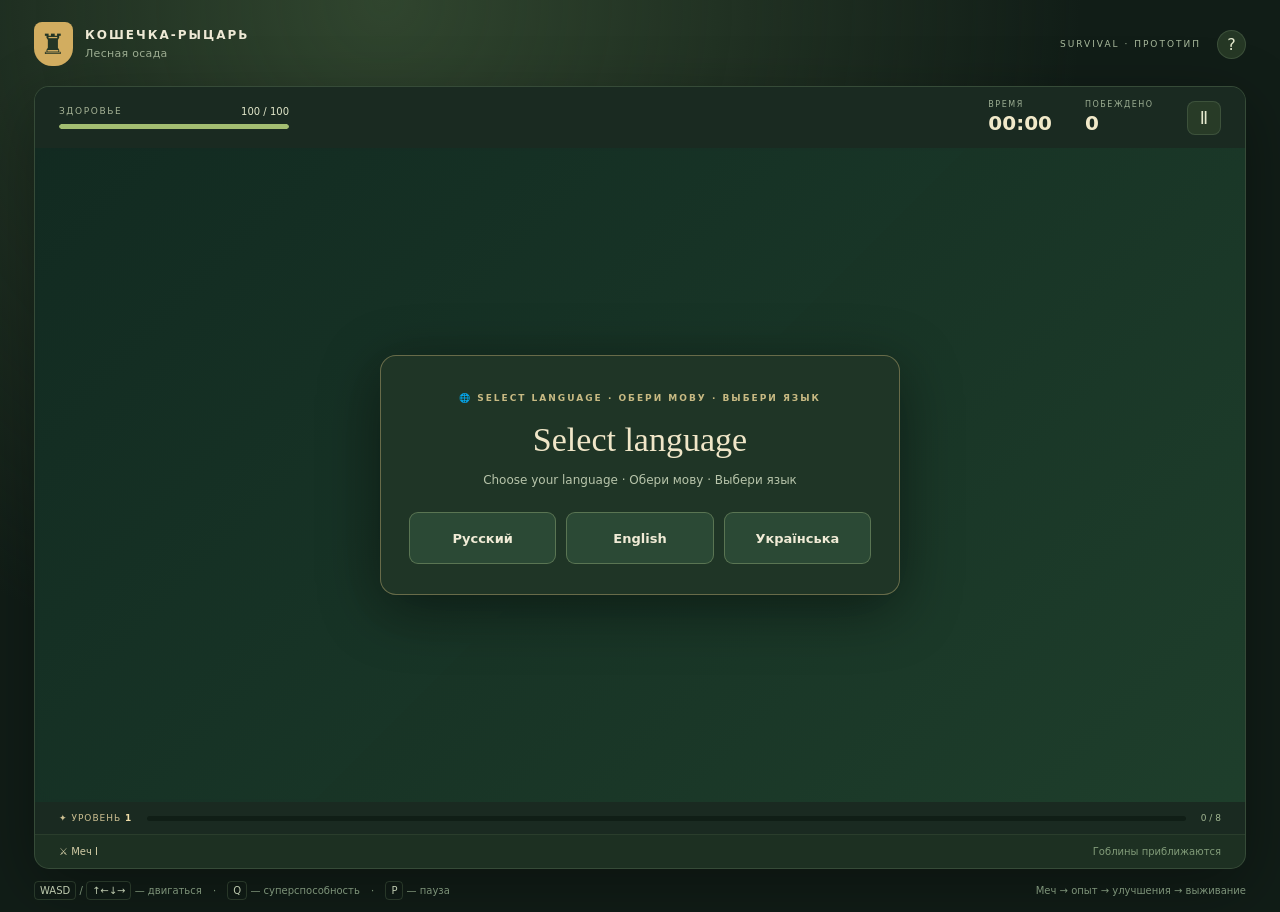
==== commit 596c9377: "Add ten biomes, bosses, enemies and active skills" ====
--- a/app/src/main/assets/game/index.html
+++ b/app/src/main/assets/game/index.html
@@ -1,9 +1,9 @@
 <!doctype html><html lang="ru"><head><meta charset="utf-8"><meta name="viewport" content="width=device-width,initial-scale=1,viewport-fit=cover"><meta name="theme-color" content="#18291f"><title>Кошечка-рыцарь — Лесная осада</title><link rel="stylesheet" href="style.css"></head>
 <body><main><header><a class="brand" href="./"><span class="crest">♜</span><span><span id="brand-name">КОШЕЧКА-РЫЦАРЬ</span><small id="brand-subtitle">Лесная осада</small></span></a><div class="header-right"><span id="prototype" class="prototype">SURVIVAL · ПРОТОТИП</span><button id="help" class="quiet" aria-label="Как играть">?</button></div></header>
-<section class="game-shell"><div class="hud"><div class="health-block"><span><span id="health-title">ЗДОРОВЬЕ</span> <b id="hp-label">100 / 100</b></span><div class="health-track"><i id="hp"></i></div></div><div class="counter"><span id="time-title">ВРЕМЯ</span><b id="time">00:00</b></div><div class="counter kills"><span id="kills-title">ПОБЕЖДЕНО</span><b id="kills">0</b></div><button id="pause" class="quiet" aria-label="Пауза">Ⅱ</button></div>
+<section class="game-shell"><div class="hud"><div class="health-block"><span><span id="health-title">ЗДОРОВЬЕ</span> <b id="hp-label">100 / 100</b></span><div class="health-track"><i id="hp"></i></div></div><div class="counter"><span id="time-title">ВРЕМЯ</span><b id="time">00:00</b></div><div class="counter kills"><span id="kills-title">ПОБЕЖДЕНО</span><b id="kills">0</b></div><button id="skill" class="skill-button" aria-label="Суперспособность" hidden>⚡ —</button><button id="pause" class="quiet" aria-label="Пауза">Ⅱ</button></div>
 <div class="arena" id="arena"><canvas id="game" tabindex="0" aria-label="Арена. WASD или стрелки — движение. Атаки автоматические."></canvas><div class="overlay modal language-screen" id="language-screen"><div class="language-card"><span class="eyebrow">🌐 SELECT LANGUAGE · ОБЕРИ МОВУ · ВЫБЕРИ ЯЗЫК</span><h2>Select language</h2><p>Choose your language · Обери мову · Выбери язык</p><div class="language-options"><button class="language-choice" data-language="ru" aria-pressed="false">Русский</button><button class="language-choice" data-language="en" aria-pressed="false">English</button><button class="language-choice" data-language="uk" aria-pressed="false">Українська</button></div></div></div><div class="boss-bar" id="boss-bar" hidden><span id="boss-title">КОРОЛЬ ГОБЛИНОВ</span><div><i id="boss-hp"></i></div></div><div class="notice" id="notice" aria-live="polite"></div><div class="joystick" id="joystick" aria-label="Джойстик движения"><i id="stick"></i><span id="joystick-label">ДВИЖЕНИЕ</span></div>
-<div class="overlay" id="intro" hidden><div class="intro-copy"><span class="eyebrow" id="intro-eyebrow">ОДНА КОШЕЧКА. ЦЕЛАЯ ОРДА.</span><h1 id="intro-title">Лесная<br><em>осада.</em></h1><p id="intro-desc">Меч сражается сам.<br>Твоя задача — двигаться, собирать опыт<br>и пройти через два опасных биома.</p><button id="start" class="gold" disabled>Загрузка рисунков…</button><div class="mini-guide"><span><kbd>W A S D</kbd> <span id="move-hint">движение</span></span><span id="attack-hint">✦ атаки автоматически</span></div><small id="best">Лучший забег: 00:00</small><a class="privacy-link" href="privacy-policy.html">Политика конфиденциальности</a></div><img id="portrait" class="portrait" src="assets/portrait.png" alt="Armored cat knight with a sword"><span id="chapter-label" class="chapter">I / ЗЕЛЁНАЯ ДОЛИНА</span></div>
+<div class="overlay" id="intro" hidden><div class="intro-copy"><span class="eyebrow" id="intro-eyebrow">ОДНА КОШЕЧКА. ЦЕЛАЯ ОРДА.</span><h1 id="intro-title">Лесная<br><em>осада.</em></h1><p id="intro-desc">Меч сражается сам.<br>Твоя задача — двигаться, собирать опыт<br>и победить десять боссов в десяти меняющихся биомах.</p><button id="start" class="gold" disabled>Загрузка рисунков…</button><div class="mini-guide"><span><kbd>W A S D</kbd> <span id="move-hint">движение</span></span><span id="attack-hint">✦ атаки автоматически</span></div><small id="best">Лучший забег: 00:00</small><a class="privacy-link" href="privacy-policy.html">Политика конфиденциальности</a></div><img id="portrait" class="portrait" src="assets/portrait.png" alt="Armored cat knight with a sword"><span id="chapter-label" class="chapter">I / ЗЕЛЁНАЯ ДОЛИНА</span></div>
 <div class="overlay modal" id="dialog" hidden><div class="dialog-card"><span class="eyebrow" id="dialog-tag">ПРИВАЛ</span><h2 id="dialog-title">Пауза</h2><p id="dialog-text"></p><button id="resume" class="gold">Продолжить</button><button id="restart" class="quiet">Новый забег</button></div></div>
 <div class="overlay modal" id="upgrade" hidden><div class="upgrade-card"><span class="eyebrow" id="upgrade-eyebrow">ТЫ СТАНОВИШЬСЯ СИЛЬНЕЕ</span><h2 id="upgrade-title">Уровень <span id="new-level">2</span></h2><p id="upgrade-desc">Выбери одно улучшение. Игра ждёт.</p><div id="choices" class="choices"></div></div></div></div>
 <div class="xp-panel"><span>✦ <span id="level-label">УРОВЕНЬ</span> <b id="level">1</b></span><div class="xp-track"><i id="xp"></i></div><span id="xp-label">0 / 8</span></div><div class="loadout"><span id="weapons">⚔ Меч I</span><span id="wave">Гоблины приближаются</span></div></section>
-<footer><span><kbd>WASD</kbd> / <kbd>↑←↓→</kbd> — <span id="footer-help">двигаться</span> <span class="dot">·</span> <kbd>P</kbd> — <span id="pause-hint">пауза</span></span><span id="footer-motto">Меч → опыт → улучшения → выживание</span></footer></main><script src="i18n.js"></script><script src="frames.js"></script><script src="core.js"></script><script src="app.js"></script></body></html>
+<footer><span><kbd>WASD</kbd> / <kbd>↑←↓→</kbd> — <span id="footer-help">двигаться</span> <span class="dot">·</span> <kbd>Q</kbd> — <span id="ability-hint">суперспособность</span> <span class="dot">·</span> <kbd>P</kbd> — <span id="pause-hint">пауза</span></span><span id="footer-motto">Меч → опыт → улучшения → выживание</span></footer></main><script src="i18n.js"></script><script src="frames.js"></script><script src="core.js"></script><script src="app.js"></script></body></html>
--- a/app/src/main/assets/game/style.css
+++ b/app/src/main/assets/game/style.css
@@ -5,3 +5,6 @@
 /* Динамический джойстик появляется в точке касания. */
 .arena{touch-action:none}.joystick{display:none;left:50%;top:50%;bottom:auto;transform:translate(-50%,-50%);pointer-events:none}.joystick.active{display:block}.joystick i{left:50%;top:50%;transform:translate(calc(-50% + var(--stick-x,0px)),calc(-50% + var(--stick-y,0px)))}
 @media(pointer:coarse){footer>span:first-child{display:none}.mini-guide>span:first-child{display:none}}
+
+
+.language-screen{z-index:8;background:linear-gradient(135deg,#10271fee,#1d3d2beF);backdrop-filter:blur(7px)}.language-card{width:min(520px,90%);border:1px solid #d5bd8066;background:#203627f7;box-shadow:0 14px 60px #0007;border-radius:16px;text-align:center;padding:30px 28px}.language-card h2{margin:16px 0 8px}.language-card p{font-size:12px;color:#b8c5ab;line-height:1.6}.language-options{display:grid;grid-template-columns:repeat(3,1fr);gap:10px;margin-top:22px}.language-choice{min-height:52px;border:1px solid #8fa77777;background:#2b4935;color:#f0ebd6;border-radius:9px;font:600 13px system-ui;cursor:pointer;transition:background .15s,border-color .15s,transform .15s}.language-choice:hover,.language-choice[aria-pressed="true"]{background:#d2ad60;color:#203325;border-color:#ffe2a1;transform:translateY(-2px)}@media(max-width:520px){.language-card{padding:24px 17px}.language-options{grid-template-columns:1fr;gap:8px}.language-choice{min-height:46px}}
